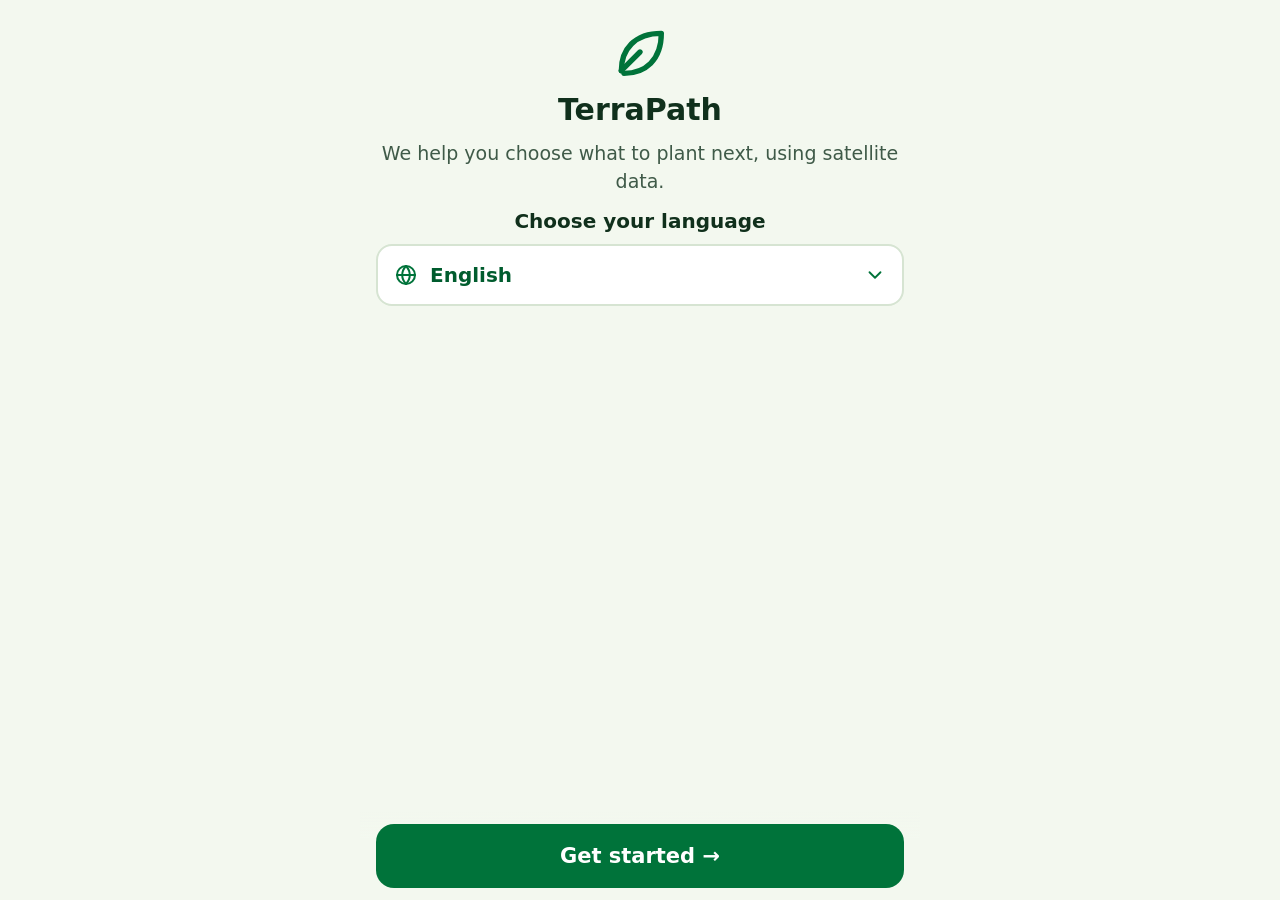
==== index.html @ a13084ff "Publicar la app TerraPath en GitHub Pages" ====
<!doctype html>
<html lang="en">
<head>
  <meta charset="utf-8">
  <meta name="viewport" content="width=device-width, initial-scale=1, viewport-fit=cover">
  <meta name="theme-color" content="#00733A">
  <title>TerraPath</title>
  <link rel="icon" href="icon.svg" type="image/svg+xml">
  <link rel="apple-touch-icon" href="icons/apple-touch-icon.png">
  <meta name="apple-mobile-web-app-capable" content="yes">
  <meta name="mobile-web-app-capable" content="yes">
  <meta name="apple-mobile-web-app-status-bar-style" content="default">
  <meta name="apple-mobile-web-app-title" content="TerraPath">
  <meta name="description" content="We help you choose what to plant next, using satellite data.">
  <link rel="manifest" href="manifest.webmanifest">
  <link rel="stylesheet" href="vendor/leaflet/leaflet.css">
  <link rel="stylesheet" href="styles.css">
</head>
<body>
  <main id="app" aria-live="polite"></main>
  <noscript><p style="padding:16px">TerraPath needs JavaScript turned on.</p></noscript>
  <script src="data/app_data.js"></script>
  <script src="i18n.js"></script>
  <script src="vendor/leaflet/leaflet.js"></script>
  <script src="app.js"></script>
</body>
</html>
---- vendor/leaflet/leaflet.css ----
/* required styles */

.leaflet-pane,
.leaflet-tile,
.leaflet-marker-icon,
.leaflet-marker-shadow,
.leaflet-tile-container,
.leaflet-pane > svg,
.leaflet-pane > canvas,
.leaflet-zoom-box,
.leaflet-image-layer,
.leaflet-layer {
	position: absolute;
	left: 0;
	top: 0;
	}
.leaflet-container {
	overflow: hidden;
	}
.leaflet-tile,
.leaflet-marker-icon,
.leaflet-marker-shadow {
	-webkit-user-select: none;
	   -moz-user-select: none;
	        user-select: none;
	  -webkit-user-drag: none;
	}
/* Prevents IE11 from highlighting tiles in blue */
.leaflet-tile::selection {
	background: transparent;
}
/* Safari renders non-retina tile on retina better with this, but Chrome is worse */
.leaflet-safari .leaflet-tile {
	image-rendering: -webkit-optimize-contrast;
	}
/* hack that prevents hw layers "stretching" when loading new tiles */
.leaflet-safari .leaflet-tile-container {
	width: 1600px;
	height: 1600px;
	-webkit-transform-origin: 0 0;
	}
.leaflet-marker-icon,
.leaflet-marker-shadow {
	display: block;
	}
/* .leaflet-container svg: reset svg max-width decleration shipped in Joomla! (joomla.org) 3.x */
/* .leaflet-container img: map is broken in FF if you have max-width: 100% on tiles */
.leaflet-container .leaflet-overlay-pane svg {
	max-width: none !important;
	max-height: none !important;
	}
.leaflet-container .leaflet-marker-pane img,
.leaflet-container .leaflet-shadow-pane img,
.leaflet-container .leaflet-tile-pane img,
.leaflet-container img.leaflet-image-layer,
.leaflet-container .leaflet-tile {
	max-width: none !important;
	max-height: none !important;
	width: auto;
	padding: 0;
	}

.leaflet-container img.leaflet-tile {
	/* See: https://bugs.chromium.org/p/chromium/issues/detail?id=600120 */
	mix-blend-mode: plus-lighter;
}

.leaflet-container.leaflet-touch-zoom {
	-ms-touch-action: pan-x pan-y;
	touch-action: pan-x pan-y;
	}
.leaflet-container.leaflet-touch-drag {
	-ms-touch-action: pinch-zoom;
	/* Fallback for FF which doesn't support pinch-zoom */
	touch-action: none;
	touch-action: pinch-zoom;
}
.leaflet-container.leaflet-touch-drag.leaflet-touch-zoom {
	-ms-touch-action: none;
	touch-action: none;
}
.leaflet-container {
	-webkit-tap-highlight-color: transparent;
}
.leaflet-container a {
	-webkit-tap-highlight-color: rgba(51, 181, 229, 0.4);
}
.leaflet-tile {
	filter: inherit;
	visibility: hidden;
	}
.leaflet-tile-loaded {
	visibility: inherit;
	}
.leaflet-zoom-box {
	width: 0;
	height: 0;
	-moz-box-sizing: border-box;
	     box-sizing: border-box;
	z-index: 800;
	}
/* workaround for https://bugzilla.mozilla.org/show_bug.cgi?id=888319 */
.leaflet-overlay-pane svg {
	-moz-user-select: none;
	}

.leaflet-pane         { z-index: 400; }

.leaflet-tile-pane    { z-index: 200; }
.leaflet-overlay-pane { z-index: 400; }
.leaflet-shadow-pane  { z-index: 500; }
.leaflet-marker-pane  { z-index: 600; }
.leaflet-tooltip-pane   { z-index: 650; }
.leaflet-popup-pane   { z-index: 700; }

.leaflet-map-pane canvas { z-index: 100; }
.leaflet-map-pane svg    { z-index: 200; }

.leaflet-vml-shape {
	width: 1px;
	height: 1px;
	}
.lvml {
	behavior: url(#default#VML);
	display: inline-block;
	position: absolute;
	}


/* control positioning */

.leaflet-control {
	position: relative;
	z-index: 800;
	pointer-events: visiblePainted; /* IE 9-10 doesn't have auto */
	pointer-events: auto;
	}
.leaflet-top,
.leaflet-bottom {
	position: absolute;
	z-index: 1000;
	pointer-events: none;
	}
.leaflet-top {
	top: 0;
	}
.leaflet-right {
	right: 0;
	}
.leaflet-bottom {
	bottom: 0;
	}
.leaflet-left {
	left: 0;
	}
.leaflet-control {
	float: left;
	clear: both;
	}
.leaflet-right .leaflet-control {
	float: right;
	}
.leaflet-top .leaflet-control {
	margin-top: 10px;
	}
.leaflet-bottom .leaflet-control {
	margin-bottom: 10px;
	}
.leaflet-left .leaflet-control {
	margin-left: 10px;
	}
.leaflet-right .leaflet-control {
	margin-right: 10px;
	}


/* zoom and fade animations */

.leaflet-fade-anim .leaflet-popup {
	opacity: 0;
	-webkit-transition: opacity 0.2s linear;
	   -moz-transition: opacity 0.2s linear;
	        transition: opacity 0.2s linear;
	}
.leaflet-fade-anim .leaflet-map-pane .leaflet-popup {
	opacity: 1;
	}
.leaflet-zoom-animated {
	-webkit-transform-origin: 0 0;
	    -ms-transform-origin: 0 0;
	        transform-origin: 0 0;
	}
svg.leaflet-zoom-animated {
	will-change: transform;
}

.leaflet-zoom-anim .leaflet-zoom-animated {
	-webkit-transition: -webkit-transform 0.25s cubic-bezier(0,0,0.25,1);
	   -moz-transition:    -moz-transform 0.25s cubic-bezier(0,0,0.25,1);
	        transition:         transform 0.25s cubic-bezier(0,0,0.25,1);
	}
.leaflet-zoom-anim .leaflet-tile,
.leaflet-pan-anim .leaflet-tile {
	-webkit-transition: none;
	   -moz-transition: none;
	        transition: none;
	}

.leaflet-zoom-anim .leaflet-zoom-hide {
	visibility: hidden;
	}


/* cursors */

.leaflet-interactive {
	cursor: pointer;
	}
.leaflet-grab {
	cursor: -webkit-grab;
	cursor:    -moz-grab;
	cursor:         grab;
	}
.leaflet-crosshair,
.leaflet-crosshair .leaflet-interactive {
	cursor: crosshair;
	}
.leaflet-popup-pane,
.leaflet-control {
	cursor: auto;
	}
.leaflet-dragging .leaflet-grab,
.leaflet-dragging .leaflet-grab .leaflet-interactive,
.leaflet-dragging .leaflet-marker-draggable {
	cursor: move;
	cursor: -webkit-grabbing;
	cursor:    -moz-grabbing;
	cursor:         grabbing;
	}

/* marker & overlays interactivity */
.leaflet-marker-icon,
.leaflet-marker-shadow,
.leaflet-image-layer,
.leaflet-pane > svg path,
.leaflet-tile-container {
	pointer-events: none;
	}

.leaflet-marker-icon.leaflet-interactive,
.leaflet-image-layer.leaflet-interactive,
.leaflet-pane > svg path.leaflet-interactive,
svg.leaflet-image-layer.leaflet-interactive path {
	pointer-events: visiblePainted; /* IE 9-10 doesn't have auto */
	pointer-events: auto;
	}

/* visual tweaks */

.leaflet-container {
	background: #ddd;
	outline-offset: 1px;
	}
.leaflet-container a {
	color: #0078A8;
	}
.leaflet-zoom-box {
	border: 2px dotted #38f;
	background: rgba(255,255,255,0.5);
	}


/* general typography */
.leaflet-container {
	font-family: "Helvetica Neue", Arial, Helvetica, sans-serif;
	font-size: 12px;
	font-size: 0.75rem;
	line-height: 1.5;
	}


/* general toolbar styles */

.leaflet-bar {
	box-shadow: 0 1px 5px rgba(0,0,0,0.65);
	border-radius: 4px;
	}
.leaflet-bar a {
	background-color: #fff;
	border-bottom: 1px solid #ccc;
	width: 26px;
	height: 26px;
	line-height: 26px;
	display: block;
	text-align: center;
	text-decoration: none;
	color: black;
	}
.leaflet-bar a,
.leaflet-control-layers-toggle {
	background-position: 50% 50%;
	background-repeat: no-repeat;
	display: block;
	}
.leaflet-bar a:hover,
.leaflet-bar a:focus {
	background-color: #f4f4f4;
	}
.leaflet-bar a:first-child {
	border-top-left-radius: 4px;
	border-top-right-radius: 4px;
	}
.leaflet-bar a:last-child {
	border-bottom-left-radius: 4px;
	border-bottom-right-radius: 4px;
	border-bottom: none;
	}
.leaflet-bar a.leaflet-disabled {
	cursor: default;
	background-color: #f4f4f4;
	color: #bbb;
	}

.leaflet-touch .leaflet-bar a {
	width: 30px;
	height: 30px;
	line-height: 30px;
	}
.leaflet-touch .leaflet-bar a:first-child {
	border-top-left-radius: 2px;
	border-top-right-radius: 2px;
	}
.leaflet-touch .leaflet-bar a:last-child {
	border-bottom-left-radius: 2px;
	border-bottom-right-radius: 2px;
	}

/* zoom control */

.leaflet-control-zoom-in,
.leaflet-control-zoom-out {
	font: bold 18px 'Lucida Console', Monaco, monospace;
	text-indent: 1px;
	}

.leaflet-touch .leaflet-control-zoom-in, .leaflet-touch .leaflet-control-zoom-out  {
	font-size: 22px;
	}


/* layers control */

.leaflet-control-layers {
	box-shadow: 0 1px 5px rgba(0,0,0,0.4);
	background: #fff;
	border-radius: 5px;
	}
.leaflet-control-layers-toggle {
	background-image: url(images/layers.png);
	width: 36px;
	height: 36px;
	}
.leaflet-retina .leaflet-control-layers-toggle {
	background-image: url(images/layers-2x.png);
	background-size: 26px 26px;
	}
.leaflet-touch .leaflet-control-layers-toggle {
	width: 44px;
	height: 44px;
	}
.leaflet-control-layers .leaflet-control-layers-list,
.leaflet-control-layers-expanded .leaflet-control-layers-toggle {
	display: none;
	}
.leaflet-control-layers-expanded .leaflet-control-layers-list {
	display: block;
	position: relative;
	}
.leaflet-control-layers-expanded {
	padding: 6px 10px 6px 6px;
	color: #333;
	background: #fff;
	}
.leaflet-control-layers-scrollbar {
	overflow-y: scroll;
	overflow-x: hidden;
	padding-right: 5px;
	}
.leaflet-control-layers-selector {
	margin-top: 2px;
	position: relative;
	top: 1px;
	}
.leaflet-control-layers label {
	display: block;
	font-size: 13px;
	font-size: 1.08333em;
	}
.leaflet-control-layers-separator {
	height: 0;
	border-top: 1px solid #ddd;
	margin: 5px -10px 5px -6px;
	}

/* Default icon URLs */
.leaflet-default-icon-path { /* used only in path-guessing heuristic, see L.Icon.Default */
	background-image: url(images/marker-icon.png);
	}


/* attribution and scale controls */

.leaflet-container .leaflet-control-attribution {
	background: #fff;
	background: rgba(255, 255, 255, 0.8);
	margin: 0;
	}
.leaflet-control-attribution,
.leaflet-control-scale-line {
	padding: 0 5px;
	color: #333;
	line-height: 1.4;
	}
.leaflet-control-attribution a {
	text-decoration: none;
	}
.leaflet-control-attribution a:hover,
.leaflet-control-attribution a:focus {
	text-decoration: underline;
	}
.leaflet-attribution-flag {
	display: inline !important;
	vertical-align: baseline !important;
	width: 1em;
	height: 0.6669em;
	}
.leaflet-left .leaflet-control-scale {
	margin-left: 5px;
	}
.leaflet-bottom .leaflet-control-scale {
	margin-bottom: 5px;
	}
.leaflet-control-scale-line {
	border: 2px solid #777;
	border-top: none;
	line-height: 1.1;
	padding: 2px 5px 1px;
	white-space: nowrap;
	-moz-box-sizing: border-box;
	     box-sizing: border-box;
	background: rgba(255, 255, 255, 0.8);
	text-shadow: 1px 1px #fff;
	}
.leaflet-control-scale-line:not(:first-child) {
	border-top: 2px solid #777;
	border-bottom: none;
	margin-top: -2px;
	}
.leaflet-control-scale-line:not(:first-child):not(:last-child) {
	border-bottom: 2px solid #777;
	}

.leaflet-touch .leaflet-control-attribution,
.leaflet-touch .leaflet-control-layers,
.leaflet-touch .leaflet-bar {
	box-shadow: none;
	}
.leaflet-touch .leaflet-control-layers,
.leaflet-touch .leaflet-bar {
	border: 2px solid rgba(0,0,0,0.2);
	background-clip: padding-box;
	}


/* popup */

.leaflet-popup {
	position: absolute;
	text-align: center;
	margin-bottom: 20px;
	}
.leaflet-popup-content-wrapper {
	padding: 1px;
	text-align: left;
	border-radius: 12px;
	}
.leaflet-popup-content {
	margin: 13px 24px 13px 20px;
	line-height: 1.3;
	font-size: 13px;
	font-size: 1.08333em;
	min-height: 1px;
	}
.leaflet-popup-content p {
	margin: 17px 0;
	margin: 1.3em 0;
	}
.leaflet-popup-tip-container {
	width: 40px;
	height: 20px;
	position: absolute;
	left: 50%;
	margin-top: -1px;
	margin-left: -20px;
	overflow: hidden;
	pointer-events: none;
	}
.leaflet-popup-tip {
	width: 17px;
	height: 17px;
	padding: 1px;

	margin: -10px auto 0;
	pointer-events: auto;

	-webkit-transform: rotate(45deg);
	   -moz-transform: rotate(45deg);
	    -ms-transform: rotate(45deg);
	        transform: rotate(45deg);
	}
.leaflet-popup-content-wrapper,
.leaflet-popup-tip {
	background: white;
	color: #333;
	box-shadow: 0 3px 14px rgba(0,0,0,0.4);
	}
.leaflet-container a.leaflet-popup-close-button {
	position: absolute;
	top: 0;
	right: 0;
	border: none;
	text-align: center;
	width: 24px;
	height: 24px;
	font: 16px/24px Tahoma, Verdana, sans-serif;
	color: #757575;
	text-decoration: none;
	background: transparent;
	}
.leaflet-container a.leaflet-popup-close-button:hover,
.leaflet-container a.leaflet-popup-close-button:focus {
	color: #585858;
	}
.leaflet-popup-scrolled {
	overflow: auto;
	}

.leaflet-oldie .leaflet-popup-content-wrapper {
	-ms-zoom: 1;
	}
.leaflet-oldie .leaflet-popup-tip {
	width: 24px;
	margin: 0 auto;

	-ms-filter: "progid:DXImageTransform.Microsoft.Matrix(M11=0.70710678, M12=0.70710678, M21=-0.70710678, M22=0.70710678)";
	filter: progid:DXImageTransform.Microsoft.Matrix(M11=0.70710678, M12=0.70710678, M21=-0.70710678, M22=0.70710678);
	}

.leaflet-oldie .leaflet-control-zoom,
.leaflet-oldie .leaflet-control-layers,
.leaflet-oldie .leaflet-popup-content-wrapper,
.leaflet-oldie .leaflet-popup-tip {
	border: 1px solid #999;
	}


/* div icon */

.leaflet-div-icon {
	background: #fff;
	border: 1px solid #666;
	}


/* Tooltip */
/* Base styles for the element that has a tooltip */
.leaflet-tooltip {
	position: absolute;
	padding: 6px;
	background-color: #fff;
	border: 1px solid #fff;
	border-radius: 3px;
	color: #222;
	white-space: nowrap;
	-webkit-user-select: none;
	-moz-user-select: none;
	-ms-user-select: none;
	user-select: none;
	pointer-events: none;
	box-shadow: 0 1px 3px rgba(0,0,0,0.4);
	}
.leaflet-tooltip.leaflet-interactive {
	cursor: pointer;
	pointer-events: auto;
	}
.leaflet-tooltip-top:before,
.leaflet-tooltip-bottom:before,
.leaflet-tooltip-left:before,
.leaflet-tooltip-right:before {
	position: absolute;
	pointer-events: none;
	border: 6px solid transparent;
	background: transparent;
	content: "";
	}

/* Directions */

.leaflet-tooltip-bottom {
	margin-top: 6px;
}
.leaflet-tooltip-top {
	margin-top: -6px;
}
.leaflet-tooltip-bottom:before,
.leaflet-tooltip-top:before {
	left: 50%;
	margin-left: -6px;
	}
.leaflet-tooltip-top:before {
	bottom: 0;
	margin-bottom: -12px;
	border-top-color: #fff;
	}
.leaflet-tooltip-bottom:before {
	top: 0;
	margin-top: -12px;
	margin-left: -6px;
	border-bottom-color: #fff;
	}
.leaflet-tooltip-left {
	margin-left: -6px;
}
.leaflet-tooltip-right {
	margin-left: 6px;
}
.leaflet-tooltip-left:before,
.leaflet-tooltip-right:before {
	top: 50%;
	margin-top: -6px;
	}
.leaflet-tooltip-left:before {
	right: 0;
	margin-right: -12px;
	border-left-color: #fff;
	}
.leaflet-tooltip-right:before {
	left: 0;
	margin-left: -12px;
	border-right-color: #fff;
	}

/* Printing */

@media print {
	/* Prevent printers from removing background-images of controls. */
	.leaflet-control {
		-webkit-print-color-adjust: exact;
		print-color-adjust: exact;
		}
	}
---- styles.css ----
/* Terrapath: paleta del prototipo.
   Verde = la app · azul = helada · ocre = sed · amarillo = advertencia. Sin rojo. */
:root {
  --bg: #F3F8EF;
  --card: #FFFFFF;
  --brand: #00733A;
  --brand-press: #005C2E;
  --ink: #10301C;
  --ink-soft: #3F5A48;
  --line: #D6E4D2;
  --route-water: #1E8F6A;
  --route-soil: #21A159;
  --route-harvest: #C5DD73;
  --route-harvest-ink: #5E6E1F;   /* trazo legible para la ruta lima sobre blanco */
  --frost-0: #E1EEF5;
  --frost-1: #B9D5E6;
  --frost-2: #86B3CF;
  --frost-3: #5591B4;
  --frost-4: #2F6F95;
  --warn: #F3F5C8;
  --warn-line: #D9DC8A;
  --thirst: #B9A46A;
  --radius: 18px;
  --tap: 56px;
  --gutter: 16px;
}

* { box-sizing: border-box; }
html { -webkit-text-size-adjust: 100%; }
body {
  margin: 0;
  background: var(--bg);
  color: var(--ink);
  font: 400 19px/1.45 system-ui, -apple-system, "Segoe UI", Roboto, "Noto Sans", sans-serif;
}
main { max-width: 560px; margin: 0 auto; padding: 12px var(--gutter) 200px; }
h1 { font-size: 30px; line-height: 1.2; margin: 8px 0 12px; }
h2 { font-size: 25px; line-height: 1.25; margin: 4px 0 14px; }
h3 { font-size: 20px; margin: 0 0 8px; }
p { margin: 0 0 12px; }
.soft { color: var(--ink-soft); }
.small { font-size: 16px; }
[hidden] { display: none !important; }

/* Progreso: tres puntitos */
.dots { display: flex; gap: 10px; justify-content: center; padding: 10px 0 6px; }
.dots span { width: 12px; height: 12px; border-radius: 50%; background: var(--line); }
.dots span.on { background: var(--brand); }
.dots-label { text-align: center; font-size: 16px; color: var(--ink-soft); margin-bottom: 8px; }

/* Botones */
button { font: inherit; color: inherit; }
.btn-main {
  position: fixed; left: 0; right: 0; bottom: 0;
  margin: 0 auto; max-width: 560px;
  padding: 12px var(--gutter) calc(12px + env(safe-area-inset-bottom));
  background: linear-gradient(to top, var(--bg) 70%, transparent);
}
.btn-main button, .btn-big {
  width: 100%; min-height: 64px; border: 0; border-radius: var(--radius);
  background: var(--brand); color: #fff; font-size: 21px; font-weight: 700; cursor: pointer;
}
.btn-main button:active, .btn-big:active { background: var(--brand-press); }
.btn-main button:disabled { opacity: .45; }
.btn-line {
  width: 100%; min-height: var(--tap); border: 2px solid var(--brand); border-radius: var(--radius);
  background: var(--card); color: var(--brand); font-weight: 700; cursor: pointer; padding: 10px 16px;
}
.back {
  min-height: 48px; border: 0; background: none; color: var(--brand); font-weight: 600;
  padding: 0 4px; cursor: pointer;
}
.row-actions { display: flex; gap: 10px; margin-top: 12px; }

/* Tarjetas y opciones */
.card {
  background: var(--card); border-radius: var(--radius); padding: 16px;
  border: 1px solid var(--line); margin-bottom: 14px;
}
.option {
  display: flex; align-items: center; gap: 14px; width: 100%; min-height: 64px;
  background: var(--card); border: 2px solid var(--line); border-radius: var(--radius);
  padding: 12px 16px; margin-bottom: 10px; text-align: left; cursor: pointer;
}
.option[aria-pressed="true"] { border-color: var(--brand); box-shadow: 0 0 0 2px var(--brand) inset; }
.option .ico { font-size: 28px; line-height: 1; }
.option .txt strong { display: block; font-size: 20px; }
.option .txt span { font-size: 16px; color: var(--ink-soft); }

/* Inicio */
.hero { text-align: center; padding-top: 8px; }
.logo { display: flex; justify-content: center; }
/* Idioma: lista desplegable nativa con globo y flecha */
.lang-select {
  position: relative; display: flex; align-items: center; margin: 8px 0 18px; text-align: left;
  min-height: 62px; border: 2px solid var(--line); border-radius: 16px; background: var(--card);
}
.lang-select:focus-within { border-color: var(--brand); }
.lang-select > .i { position: absolute; pointer-events: none; }
.lang-select > .i:first-child { left: 16px; }
.lang-select > .i:last-child { right: 16px; }
.lang-select select {
  -webkit-appearance: none; appearance: none; width: 100%; min-height: 58px; border: 0; background: transparent;
  padding: 0 48px 0 52px; font: inherit; font-size: 20px; font-weight: 800; color: var(--brand-press); cursor: pointer;
}
.lang-select select:focus { outline: none; }

/* Avisos */
.warn {
  background: var(--warn); border: 1px solid var(--warn-line); border-radius: var(--radius);
  padding: 14px 16px; margin: 12px 0; font-size: 17px;
}
.warn strong { display: block; margin-bottom: 4px; }

/* Cultivos (chips) */
.chips { display: flex; gap: 8px; overflow-x: auto; padding: 4px 0 10px; scrollbar-width: thin; }
.chip {
  flex: 0 0 auto; min-height: 52px; padding: 8px 14px; border-radius: 999px; cursor: pointer;
  border: 2px solid var(--line); background: var(--card); font-weight: 600; white-space: nowrap;
}
.chip[aria-pressed="true"] { border-color: var(--brand); background: #E6F2E6; }

/* Rutas */
.route { position: relative; padding-top: 22px; border-left: 8px solid var(--brand); cursor: pointer; }
.route .tag {
  position: absolute; top: -12px; right: 14px; background: var(--brand); color: #fff;
  font-weight: 700; font-size: 16px; padding: 4px 12px; border-radius: 999px;
}
.route .kind { font-size: 16px; color: var(--ink-soft); margin-bottom: 6px; }
.seq { display: flex; align-items: center; flex-wrap: nowrap; gap: 4px; margin: 4px 0 12px; }
.crop { display: inline-flex; flex-direction: column; align-items: center; flex: 1 1 0; min-width: 0; text-align: center; }
.crop .em { font-size: 34px; line-height: 1.1; }
.crop .nm { font-size: 16px; font-weight: 600; overflow-wrap: anywhere; }
.arrow { color: var(--ink-soft); font-size: 20px; }
.needs { font-size: 16px; color: var(--ink); background: var(--warn); border-radius: 10px; padding: 4px 10px; margin: 0 0 6px; display: inline-block; }
.see { margin-top: 8px; color: var(--brand); font-weight: 700; }

/* Gráficos */
.chart { width: 100%; height: auto; display: block; }
.legend { display: flex; flex-wrap: wrap; gap: 12px; font-size: 16px; margin: 6px 0 4px; }
.legend span { display: inline-flex; align-items: center; gap: 6px; }
.legend i { width: 14px; height: 14px; border-radius: 4px; display: inline-block; }
.reasons { padding-left: 0; list-style: none; margin: 0; }
.reasons li { display: flex; gap: 12px; padding: 10px 0; border-bottom: 1px solid var(--line); }
.reasons li:last-child { border-bottom: 0; }
.reasons .ico { font-size: 24px; }

/* Calendario */
.cal { display: grid; grid-template-columns: repeat(6, 1fr); gap: 6px; }
.cal div {
  min-height: 56px; border-radius: 12px; background: var(--card); border: 1px solid var(--line);
  display: flex; flex-direction: column; align-items: center; justify-content: center; font-size: 16px; font-weight: 600;
}
.cal div.grow { border: 3px solid var(--brand); }
.cal div.sow { background: #E6F2E6; }
.cal div small { font-weight: 400; font-size: 14px; color: var(--ink-soft); display: inline-flex; align-items: center; gap: 2px; }
.facts { list-style: none; padding: 0; margin: 12px 0; }
.facts li { display: flex; gap: 10px; padding: 8px 0; align-items: flex-start; }

.sources { font-size: 16px; color: var(--ink-soft); word-break: break-all; }
details summary { min-height: 48px; display: flex; align-items: center; cursor: pointer; font-weight: 600; color: var(--brand); }

@media (min-width: 600px) { .cal { grid-template-columns: repeat(12, 1fr); } }

/* Íconos vectoriales */
.i { flex: 0 0 auto; vertical-align: -4px; }
h3 .i, h4 .i, .warn strong .i { margin-right: 4px; }
.btn-line { display: inline-flex; align-items: center; justify-content: center; gap: 8px; }
.unk { display: inline-flex; align-items: center; gap: 4px; color: #8A9A8F; font-weight: 700; }

/* Barras horizontales con su número */
.hbar { display: grid; grid-template-columns: 8.5em 1fr 3.2em; align-items: center; gap: 8px; margin: 6px 0; font-size: 17px; }
.hbar.sm { font-size: 16px; grid-template-columns: 9.8em 1fr minmax(2.4em, auto); }
.hbar .lbl { display: inline-flex; align-items: center; gap: 6px; min-width: 0; }
.track { height: 16px; border-radius: 8px; background: #EEF4EC; overflow: hidden; display: block; }
.track i { display: block; height: 100%; border-radius: 8px; }
.num { text-align: right; font-weight: 700; font-variant-numeric: tabular-nums; }
.hbar .unk { justify-content: flex-end; }
.group { margin: 12px 0 4px; }
.group h4 { margin: 0 0 4px; font-size: 18px; display: flex; align-items: center; gap: 4px; }
.needs { font-size: 16px; color: var(--ink); background: var(--warn); border-radius: 10px; padding: 4px 10px; margin: 6px 0; display: inline-flex; gap: 6px; align-items: center; }
.water-crop { margin: 12px 0; }
.fact { display: flex; gap: 8px; align-items: flex-start; }

/* Mapa */
.map { height: 280px; border-radius: var(--radius); border: 1px solid var(--line); margin: 6px 0 12px; overflow: hidden; }
.leaflet-container { font: inherit; background: #E6EFE3; }
.leaflet-tile-pane { filter: grayscale(1) contrast(1.05); }  /* las teselas OSM traen carreteras rojas: sin rojo en pantalla */
.leaflet-control-zoom a { width: 48px !important; height: 48px !important; line-height: 46px !important; font-size: 28px !important; color: var(--ink) !important; }
.leaflet-control-attribution { font-size: 12px; }
.pin-icon { background: none; border: 0; }
.confirm .btn-big { margin-top: 4px; }

/* Mi chacra */
.tabs { display: grid; grid-template-columns: repeat(3, 1fr); gap: 6px; margin: 4px 0 14px; }
.tabs button { min-height: 52px; border-radius: 14px; border: 2px solid var(--line); background: var(--card); font-weight: 700; cursor: pointer; padding: 4px; }
.tabs button[aria-selected="true"] { border-color: var(--brand); background: #E6F2E6; color: var(--brand); }
.stat { display: grid; grid-template-columns: 30px 1fr auto; align-items: center; gap: 8px; padding: 8px 0; font-size: 18px; }
.stat b { font-size: 22px; }
.window { display: flex; gap: 8px; align-items: center; background: #E6F2E6; border: 1px solid var(--brand); border-radius: 14px; padding: 10px 14px; margin-bottom: 10px; font-weight: 600; }
.days { display: flex; flex-direction: column; gap: 2px; }
.day { display: grid; grid-template-columns: 2em 1fr 4.6em; grid-template-areas: "dn track num" ". fr fr"; align-items: center; column-gap: 8px; font-size: 16px; padding: 3px 4px; border-radius: 8px; }
.day .dn { grid-area: dn; font-weight: 700; text-align: right; }
.day .track { grid-area: track; height: 12px; }
.day .num, .day > .unk { grid-area: num; }
.day .fr { grid-area: fr; display: inline-flex; gap: 4px; align-items: center; color: var(--frost-4); font-size: 16px; }
.day .fr:empty { display: none; }
.day.now { background: #E6F2E6; }
.timeline { list-style: none; margin: 0; padding: 0; }
.timeline .step { display: grid; grid-template-columns: 22px 1fr; gap: 10px; padding-bottom: 14px; position: relative; }
.timeline .step:not(:last-child)::before { content: ""; position: absolute; left: 10px; top: 22px; bottom: 0; width: 2px; background: var(--line); }
.node { width: 22px; height: 22px; border-radius: 50%; border: 3px solid var(--brand); background: var(--card); margin-top: 2px; }
.step.grow .node, .step.sown .node { background: var(--route-harvest); }
.step.done .node { background: var(--brand); }
.step-head { display: flex; flex-wrap: wrap; gap: 6px 10px; align-items: center; }
.pill { font-size: 16px; padding: 2px 10px; border-radius: 999px; border: 1px solid var(--line); background: var(--card); }
.pill.grow, .pill.sown { background: #EEF6D3; border-color: var(--warn-line); }
.pill.done { background: #E6F2E6; border-color: var(--brand); }
.marks { list-style: none; padding: 0; margin: 6px 0 0; }
.marks li { display: flex; gap: 6px; align-items: center; font-size: 16px; padding: 2px 0; }


/* Barra de pestañas (abajo) */
.tabbar {
  position: fixed; left: 0; right: 0; bottom: 0; z-index: 1000; margin: 0 auto; max-width: 560px;
  display: grid; grid-template-columns: repeat(4, 1fr); background: var(--card); border-top: 1px solid var(--line);
  padding-bottom: env(safe-area-inset-bottom);
}
.tabbar button {
  min-height: 64px; border: 0; background: none; cursor: pointer; display: flex; flex-direction: column;
  align-items: center; justify-content: center; gap: 2px; font-size: 16px; font-weight: 600; color: var(--ink-soft);
}
.tabbar button[aria-current="page"] { color: var(--brand); box-shadow: inset 0 3px 0 var(--brand); }
body.has-nav main { padding-bottom: 240px; }
body.has-nav .btn-main { bottom: calc(64px + env(safe-area-inset-bottom)); }

/* Acceso */
.tabs.two { grid-template-columns: 1fr 1fr; }
.field { display: block; margin: 0 0 14px; }
.field span { display: block; font-weight: 600; margin-bottom: 6px; }
.field input {
  width: 100%; min-height: 56px; border: 2px solid var(--line); border-radius: 14px; padding: 10px 14px;
  font: inherit; color: var(--ink); background: var(--card);
}
.field input:focus { outline: none; border-color: var(--brand); }
.auth-msg { color: var(--ink); min-height: 1em; font-weight: 600; }
.auth-msg:empty { display: none; }

/* Inicio */
.now-crop { display: flex; gap: 14px; align-items: center; }
.now-crop .em { font-size: 44px; line-height: 1; }
.now-crop strong { font-size: 21px; }


/* Lo que ya siembras */
.route.mine { border-left-color: #A9B8AD; cursor: default; }
.notes { list-style: none; padding: 0; margin: 10px 0 0; }
.notes li { display: flex; gap: 8px; align-items: flex-start; padding: 6px 0; font-size: 16px; border-top: 1px solid var(--line); }
.common { display: inline-flex; gap: 6px; align-items: center; font-size: 16px; font-weight: 600; color: var(--brand); background: #E6F2E6; border-radius: 999px; padding: 2px 12px; margin: -2px 0 6px; }
h3.section { margin-top: 18px; }

/* Este mes: calendario de lluvia */
.cal-month { display: grid; grid-template-columns: repeat(7, 1fr); gap: 4px; margin: 10px 0 8px; }
.cal-month .wd { text-align: center; font-size: 14px; font-weight: 700; color: var(--ink-soft); padding-bottom: 2px; }
.cd { position: relative; min-height: 50px; border-radius: 10px; border: 1px solid var(--line); display: flex; align-items: flex-end; justify-content: center; padding: 0 2px 5px; color: var(--ink); }
.cd.empty { border: 0; background: none; }
.cd .dn { position: absolute; top: 3px; left: 5px; font-size: 12px; font-weight: 600; opacity: .8; }
.cd .fz { position: absolute; top: 2px; right: 3px; line-height: 0; }
.cd b { font-size: 15px; font-variant-numeric: tabular-nums; }
.cd.dark { color: #FFFFFF; border-color: transparent; }
.cd.now { outline: 3px solid var(--brand); outline-offset: 1px; }
.rain-legend { align-items: center; gap: 4px; }
.rain-legend i { width: 22px; height: 14px; border-radius: 4px; }
.rain-legend .fr-key { margin-left: 10px; color: var(--frost-4); }

/* Botón del asistente (IA): mejora futura, solo abre un aviso de "próximamente" */
.fab-ai {
  position: fixed; z-index: 1001; width: 56px; height: 56px; border-radius: 50%; border: 0; cursor: pointer;
  right: max(16px, calc(50% - 280px + 16px)); bottom: calc(64px + 16px + env(safe-area-inset-bottom));
  background: var(--brand); color: #FFFFFF; font: inherit; font-size: 18px; font-weight: 800;
  box-shadow: 0 6px 16px rgba(16, 48, 28, .25);
}
.fab-ai:active { background: var(--brand-press); }
.sheet-bg { position: fixed; inset: 0; z-index: 1002; background: rgba(16, 48, 28, .35); }
.sheet {
  position: fixed; z-index: 1003; left: 0; right: 0; bottom: 0; margin: 0 auto; max-width: 560px;
  background: var(--card); border-radius: 24px 24px 0 0; padding: 20px var(--gutter) calc(20px + env(safe-area-inset-bottom));
}
.sheet h3 { margin: 0 0 6px; }
.sheet p { margin: 0 0 16px; color: var(--ink-soft); }

/* Mi chacra · Esta semana: día a día */
.wk-days { display: flex; gap: 8px; overflow-x: auto; padding-bottom: 4px; }
.wk-day {
  flex: 0 0 auto; min-width: 72px; border: 1px solid var(--line); border-radius: 14px; padding: 8px;
  display: flex; flex-direction: column; gap: 4px; font-size: 14px;
}
.wk-day strong { font-size: 14px; }
.wk-day span { display: flex; align-items: center; gap: 4px; white-space: nowrap; }
.wk-day .fz { color: #2F6F95; font-weight: 700; }
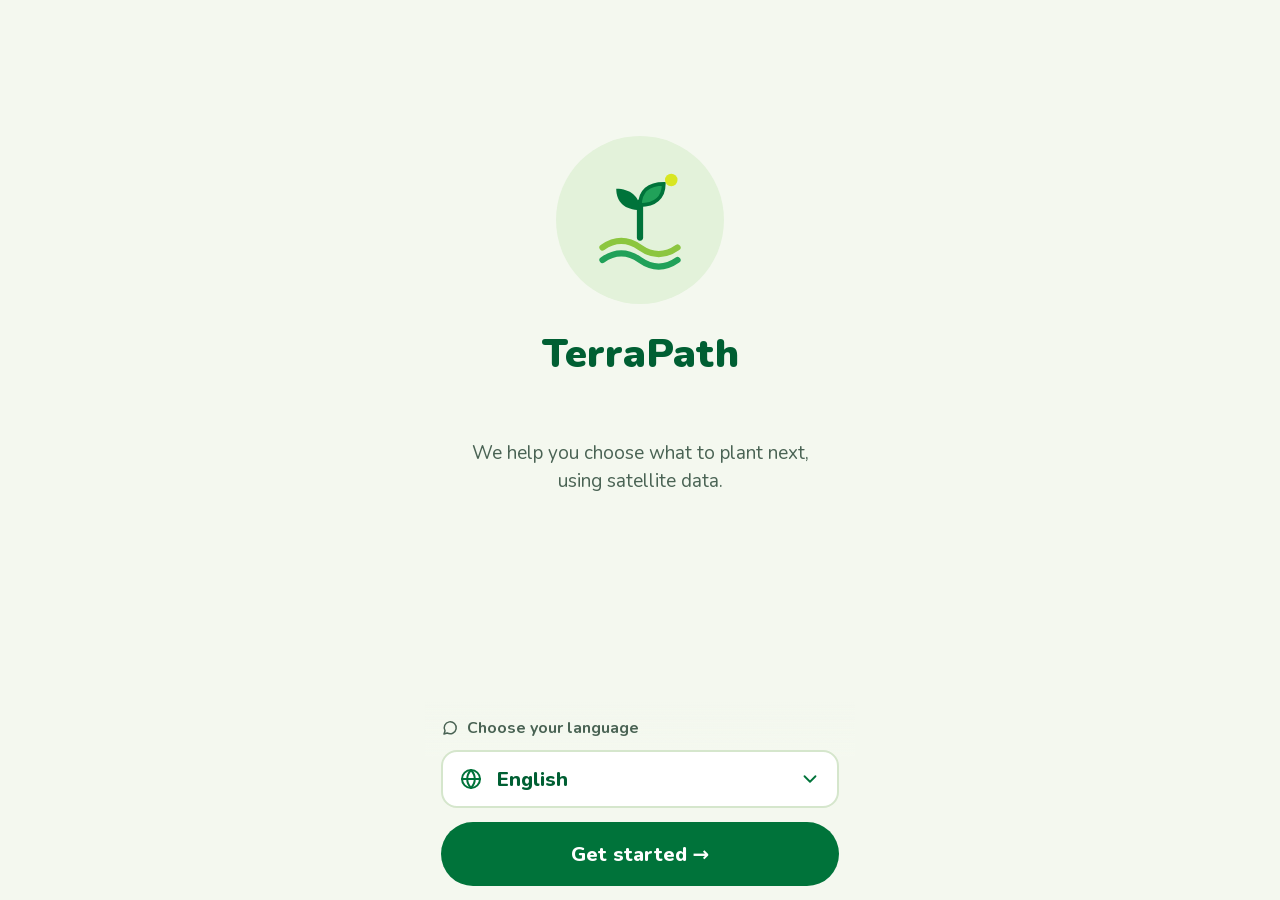
==== commit b23c1935: "Traducciones: portugués, francés, suajili, hindi, chino y árabe (borrador automático)" ====
--- a/index.html
+++ b/index.html
@@ -21,6 +21,7 @@
   <noscript><p style="padding:16px">TerraPath needs JavaScript turned on.</p></noscript>
   <script src="data/app_data.js"></script>
   <script src="i18n.js"></script>
+  <script src="i18n_more.js"></script>
   <script src="vendor/leaflet/leaflet.js"></script>
   <script src="app.js"></script>
 </body>
--- a/styles.css
+++ b/styles.css
@@ -1,300 +1,432 @@
-/* Terrapath: paleta del prototipo.
-   Verde = la app · azul = helada · ocre = sed · amarillo = advertencia. Sin rojo. */
+/* TerraPath: diseño del prototipo de Figma (prototipo/TerraPath — Pantallas de la app).
+   Verde = la app · azul = helada · ocre = lo que pide el cultivo · amarillo = aviso. Sin rojo. */
+@font-face {
+  font-family: 'Nunito'; font-style: normal; font-weight: 400 900; font-display: swap;
+  src: url(vendor/nunito/nunito-latin-ext.woff2) format('woff2');
+  unicode-range: U+0100-02BA, U+02BD-02C5, U+02C7-02CC, U+02CE-02D7, U+02DD-02FF, U+0304, U+0308, U+0329, U+1D00-1DBF, U+1E00-1E9F, U+1EF2-1EFF, U+2020, U+20A0-20AB, U+20AD-20C4, U+2113, U+2C60-2C7F, U+A720-A7FF;
+}
+@font-face {
+  font-family: 'Nunito'; font-style: normal; font-weight: 400 900; font-display: swap;
+  src: url(vendor/nunito/nunito-latin.woff2) format('woff2');
+  unicode-range: U+0000-00FF, U+0131, U+0152-0153, U+02BB-02BC, U+02C6, U+02DA, U+02DC, U+0304, U+0308, U+0329, U+2000-206F, U+20AC, U+2122, U+2191, U+2193, U+2212, U+2215, U+FEFF, U+FFFD;
+}
+
 :root {
-  --bg: #F3F8EF;
+  --bg: #F4F8EF;
   --card: #FFFFFF;
+  --soft: #F7FAF4;
+  --tint: #EDF3E9;
+  --green-50: #E3F2DA;
+  --green-100: #E5F1D9;
+  --line: #D5E6CC;
+  --line-strong: #CFE3C5;
   --brand: #00733A;
-  --brand-press: #005C2E;
+  --brand-press: #005F33;
+  --brand-dark: #005F33;
+  --brand-off: #86BC9E;
   --ink: #10301C;
-  --ink-soft: #3F5A48;
-  --line: #D6E4D2;
+  --ink-2: #173D27;
+  --ink-soft: #4A6354;
   --route-water: #1E8F6A;
   --route-soil: #21A159;
   --route-harvest: #C5DD73;
-  --route-harvest-ink: #5E6E1F;   /* trazo legible para la ruta lima sobre blanco */
-  --frost-0: #E1EEF5;
-  --frost-1: #B9D5E6;
-  --frost-2: #86B3CF;
-  --frost-3: #5591B4;
-  --frost-4: #2F6F95;
+  --route-harvest-ink: #5E6B12;
+  --current: #A5B1AA;
+  --thirst: #B9A46A;
+  --lime: #D8E622;
   --warn: #F3F5C8;
   --warn-line: #D9DC8A;
-  --thirst: #B9A46A;
-  --radius: 18px;
-  --tap: 56px;
+  --pill-grow: #EEF6D3;
+  --frost: #2F6F95;
+  --frost-0: #E1EEF5; --frost-1: #B9D5E6; --frost-2: #86B3CF; --frost-3: #5591B4; --frost-4: #2F6F95;
+  --crop-grain: #F8EFCD;
+  --crop-tuber: #F7EBD2;
+  --radius: 20px;
+  --tap: 54px;
   --gutter: 16px;
-}
-
-* { box-sizing: border-box; }
+  --ease: cubic-bezier(.2, .8, .2, 1);
+}
+
+* { box-sizing: border-box; -webkit-tap-highlight-color: transparent; }
 html { -webkit-text-size-adjust: 100%; }
 body {
-  margin: 0;
-  background: var(--bg);
-  color: var(--ink);
-  font: 400 19px/1.45 system-ui, -apple-system, "Segoe UI", Roboto, "Noto Sans", sans-serif;
-}
-main { max-width: 560px; margin: 0 auto; padding: 12px var(--gutter) 200px; }
-h1 { font-size: 30px; line-height: 1.2; margin: 8px 0 12px; }
-h2 { font-size: 25px; line-height: 1.25; margin: 4px 0 14px; }
-h3 { font-size: 20px; margin: 0 0 8px; }
+  margin: 0; background: var(--bg); color: var(--ink);
+  font: 400 19px/1.45 'Nunito', system-ui, -apple-system, 'Segoe UI', Roboto, sans-serif;
+}
+main { max-width: 430px; margin: 0 auto; padding: 18px var(--gutter) 200px; overflow-x: hidden; }
+h1, h2, h3, h4 { font-weight: 800; color: var(--ink); }
+h1 { font-size: 40px; line-height: 1.1; margin: 0; }
+h2 { font-size: 29px; line-height: 1.22; margin: 10px 0 12px; font-weight: 900; letter-spacing: -.2px; }
+h3 { font-size: 19px; line-height: 1.3; margin: 0 0 10px; }
+h3.sub { font-size: 20px; color: var(--brand-dark); margin: 18px 0 10px; }
 p { margin: 0 0 12px; }
 .soft { color: var(--ink-soft); }
-.small { font-size: 16px; }
+.small { font-size: 15px; }
 [hidden] { display: none !important; }
-
-/* Progreso: tres puntitos */
-.dots { display: flex; gap: 10px; justify-content: center; padding: 10px 0 6px; }
-.dots span { width: 12px; height: 12px; border-radius: 50%; background: var(--line); }
+.i { flex: 0 0 auto; vertical-align: -4px; }
+h3 .i, h4 .i { margin-right: 6px; }
+
+/* ---------- Animaciones ---------- */
+@keyframes enter { from { opacity: 0; transform: translateY(14px); } to { opacity: 1; transform: none; } }
+@keyframes enter-back { from { opacity: 0; transform: translateX(-18px); } to { opacity: 1; transform: none; } }
+@keyframes fade { from { opacity: 0; } to { opacity: 1; } }
+@keyframes grow { from { transform: scaleX(0); } to { transform: scaleX(1); } }
+@keyframes pop { 0% { transform: scale(.6); opacity: 0; } 70% { transform: scale(1.08); opacity: 1; } 100% { transform: scale(1); } }
+@keyframes menu { from { opacity: 0; transform: translateY(8px) scale(.97); } to { opacity: 1; transform: none; } }
+@keyframes sheet { from { transform: translateY(100%); } to { transform: none; } }
+@keyframes float { 0%, 100% { transform: translateY(0); } 50% { transform: translateY(-4px); } }
+
+.view.enter > * { animation: enter .42s var(--ease) both; }
+.view.enter.back > * { animation-name: enter-back; }
+.view.enter > *:nth-child(2) { animation-delay: .04s; }
+.view.enter > *:nth-child(3) { animation-delay: .08s; }
+.view.enter > *:nth-child(4) { animation-delay: .12s; }
+.view.enter > *:nth-child(5) { animation-delay: .16s; }
+.view.enter > *:nth-child(6) { animation-delay: .2s; }
+.view.enter > *:nth-child(7) { animation-delay: .24s; }
+.view.enter > *:nth-child(n+8) { animation-delay: .28s; }
+.view.enter .track i { animation: grow .7s .25s var(--ease) both; transform-origin: left center; }
+.view.enter .tag { animation: pop .45s .35s var(--ease) both; }
+.view.enter .cal-month .cd { animation: fade .4s both; }
+.swap { animation: fade .25s var(--ease) both; }
+
+/* Respuesta al toque: todo lo que se toca se hunde un poco */
+button, .route[role="button"], .option, .place {
+  transition: transform .14s var(--ease), background-color .2s, border-color .2s, box-shadow .2s, color .2s;
+}
+button:active:not(:disabled), .route[role="button"]:active, .option:active { transform: scale(.97); }
+
+@media (prefers-reduced-motion: reduce) {
+  *, *::before, *::after { animation: none !important; transition: none !important; }
+}
+
+/* ---------- Progreso ---------- */
+.dots { display: flex; gap: 10px; justify-content: center; padding: 8px 0 6px; }
+.dots span { width: 30px; height: 8px; border-radius: 4px; background: var(--line-strong); transition: background-color .3s; }
 .dots span.on { background: var(--brand); }
-.dots-label { text-align: center; font-size: 16px; color: var(--ink-soft); margin-bottom: 8px; }
-
-/* Botones */
+.dots-label { text-align: center; font-size: 16px; color: var(--ink-soft); margin-bottom: 4px; }
+
+/* ---------- Botones ---------- */
 button { font: inherit; color: inherit; }
 .btn-main {
-  position: fixed; left: 0; right: 0; bottom: 0;
-  margin: 0 auto; max-width: 560px;
-  padding: 12px var(--gutter) calc(12px + env(safe-area-inset-bottom));
-  background: linear-gradient(to top, var(--bg) 70%, transparent);
-}
-.btn-main button, .btn-big {
-  width: 100%; min-height: 64px; border: 0; border-radius: var(--radius);
-  background: var(--brand); color: #fff; font-size: 21px; font-weight: 700; cursor: pointer;
-}
-.btn-main button:active, .btn-big:active { background: var(--brand-press); }
-.btn-main button:disabled { opacity: .45; }
+  position: fixed; left: 0; right: 0; bottom: 0; z-index: 900; margin: 0 auto; max-width: 430px;
+  padding: 16px var(--gutter) calc(14px + env(safe-area-inset-bottom));
+  background: linear-gradient(to top, var(--bg) 72%, rgba(244, 248, 239, 0));
+}
+.btn-main > button, .btn-big {
+  width: 100%; min-height: 64px; border: 0; border-radius: 999px; cursor: pointer;
+  background: var(--brand); color: #FFFFFF; font-size: 20px; font-weight: 800;
+  display: inline-flex; align-items: center; justify-content: center; gap: 8px;
+}
+.btn-main > button:active, .btn-big:active { background: var(--brand-press); }
+.btn-main > button:disabled { background: var(--brand-off); cursor: default; }
 .btn-line {
-  width: 100%; min-height: var(--tap); border: 2px solid var(--brand); border-radius: var(--radius);
-  background: var(--card); color: var(--brand); font-weight: 700; cursor: pointer; padding: 10px 16px;
+  width: 100%; min-height: var(--tap); border: 2px solid var(--brand); border-radius: 999px; cursor: pointer;
+  background: var(--card); color: var(--brand); font-size: 18px; font-weight: 800; padding: 10px 16px;
+  display: inline-flex; align-items: center; justify-content: center; gap: 8px; margin: 6px 0;
+}
+.btn-list {
+  width: 100%; min-height: var(--tap); border: 2px solid var(--line); border-radius: 16px; cursor: pointer;
+  background: var(--card); color: var(--brand); font-size: 18px; font-weight: 800; padding: 10px 16px;
+  display: inline-flex; align-items: center; justify-content: center; gap: 10px; margin: 0 0 12px;
+}
+.btn-dash {
+  width: 100%; min-height: 56px; border: 2px dashed var(--brand); border-radius: var(--radius); cursor: pointer;
+  background: var(--card); color: var(--brand); font-size: 20px; font-weight: 800;
+  display: inline-flex; align-items: center; justify-content: center; gap: 8px; margin: 12px 0 4px;
 }
 .back {
-  min-height: 48px; border: 0; background: none; color: var(--brand); font-weight: 600;
-  padding: 0 4px; cursor: pointer;
-}
-.row-actions { display: flex; gap: 10px; margin-top: 12px; }
-
-/* Tarjetas y opciones */
+  min-height: 44px; border: 0; background: none; color: var(--brand); font-size: 18px; font-weight: 800;
+  padding: 0 8px; cursor: pointer; margin: 10px 0 4px;
+}
+
+/* ---------- Tarjetas ---------- */
 .card {
   background: var(--card); border-radius: var(--radius); padding: 16px;
   border: 1px solid var(--line); margin-bottom: 14px;
 }
+.card.tint { background: var(--tint); }
+.card.green { background: var(--green-100); }
+
+/* Opciones grandes (paso 3) */
 .option {
-  display: flex; align-items: center; gap: 14px; width: 100%; min-height: 64px;
-  background: var(--card); border: 2px solid var(--line); border-radius: var(--radius);
-  padding: 12px 16px; margin-bottom: 10px; text-align: left; cursor: pointer;
-}
-.option[aria-pressed="true"] { border-color: var(--brand); box-shadow: 0 0 0 2px var(--brand) inset; }
-.option .ico { font-size: 28px; line-height: 1; }
-.option .txt strong { display: block; font-size: 20px; }
-.option .txt span { font-size: 16px; color: var(--ink-soft); }
-
-/* Inicio */
-.hero { text-align: center; padding-top: 8px; }
-.logo { display: flex; justify-content: center; }
-/* Idioma: lista desplegable nativa con globo y flecha */
-.lang-select {
-  position: relative; display: flex; align-items: center; margin: 8px 0 18px; text-align: left;
-  min-height: 62px; border: 2px solid var(--line); border-radius: 16px; background: var(--card);
-}
-.lang-select:focus-within { border-color: var(--brand); }
-.lang-select > .i { position: absolute; pointer-events: none; }
-.lang-select > .i:first-child { left: 16px; }
-.lang-select > .i:last-child { right: 16px; }
-.lang-select select {
-  -webkit-appearance: none; appearance: none; width: 100%; min-height: 58px; border: 0; background: transparent;
-  padding: 0 48px 0 52px; font: inherit; font-size: 20px; font-weight: 800; color: var(--brand-press); cursor: pointer;
-}
-.lang-select select:focus { outline: none; }
-
-/* Avisos */
+  position: relative; display: flex; align-items: center; gap: 14px; width: 100%; min-height: 104px;
+  background: var(--card); border: 1px solid var(--line); border-radius: var(--radius);
+  padding: 16px; margin-bottom: 12px; text-align: left; cursor: pointer;
+}
+.option[aria-pressed="true"] { border: 2px solid var(--brand); background: #F3F8EF; padding: 15px; }
+.option .sq { width: 48px; height: 48px; border-radius: 14px; display: flex; align-items: center; justify-content: center; flex: 0 0 auto; }
+.option .txt strong { display: block; font-size: 20px; font-weight: 800; color: var(--ink); }
+.option .txt span { font-size: 16px; color: var(--ink-soft); line-height: 1.4; }
+.option .ok { position: absolute; top: 12px; right: 12px; animation: pop .35s var(--ease) both; }
+
+/* Lugares con datos (paso 1) */
+.place {
+  display: flex; align-items: center; gap: 14px; width: 100%; min-height: 100px; text-align: left; cursor: pointer;
+  background: var(--card); border: 1px solid var(--line); border-radius: var(--radius); padding: 16px; margin-bottom: 12px;
+}
+.place[aria-pressed="true"] { border: 2px solid var(--brand); background: var(--green-50); padding: 15px; }
+.place .pin { width: 44px; height: 44px; border-radius: 50%; background: var(--green-50); display: flex; align-items: center; justify-content: center; flex: 0 0 auto; }
+.place[aria-pressed="true"] .pin { background: var(--card); }
+.place strong { display: block; font-size: 19px; font-weight: 800; }
+.place span.alt { font-size: 16px; color: var(--ink-soft); line-height: 1.4; }
+
+/* ---------- Bienvenida ---------- */
+.welcome { min-height: calc(100vh - 230px); display: flex; flex-direction: column; align-items: center; text-align: center; padding-top: 8px; }
+.badge-offline {
+  align-self: flex-start; display: inline-flex; align-items: center; gap: 8px; padding: 6px 16px;
+  background: var(--card); border: 1px solid var(--line); border-radius: 999px; color: var(--brand); font-size: 15px; font-weight: 800;
+}
+.welcome .logo-wrap svg { width: 120px; height: 120px; }
+.welcome .logo-wrap { width: 168px; height: 168px; border-radius: 50%; background: var(--green-50); display: flex; align-items: center; justify-content: center; margin: 72px 0 28px; animation: float 4s ease-in-out infinite; }
+.welcome h1 { color: var(--brand-dark); font-weight: 900; }
+.welcome .tagline { font-size: 19px; color: var(--ink-soft); margin: 64px 18px 0; line-height: 1.45; }
+.lang-label { display: flex; align-items: center; gap: 8px; font-size: 16px; font-weight: 700; color: var(--ink-soft); margin: 0 0 10px; }
+
+/* Idioma: lista desplegable propia (se abre hacia arriba) */
+.lang-dd { position: relative; margin-bottom: 14px; }
+.lang-btn {
+  width: 100%; min-height: 58px; display: flex; align-items: center; gap: 14px; padding: 0 16px; cursor: pointer;
+  background: var(--card); border: 2px solid var(--line); border-radius: 16px; text-align: left;
+  font-size: 20px; font-weight: 800; color: var(--brand-dark);
+}
+.lang-btn .nm { flex: 1; }
+.lang-btn .chev { transition: transform .25s var(--ease); }
+.lang-btn[aria-expanded="true"] { border-color: var(--brand); }
+.lang-btn[aria-expanded="true"] .chev { transform: rotate(180deg); }
+.lang-menu {
+  position: absolute; left: 0; right: 0; bottom: calc(100% + 24px); z-index: 950; margin: 0; padding: 8px; list-style: none;
+  background: var(--card); border: 1px solid var(--line); border-radius: var(--radius);
+  box-shadow: 0 8px 24px rgba(16, 48, 28, .12); max-height: 62vh; overflow-y: auto;
+  animation: menu .22s var(--ease) both; transform-origin: bottom center;
+}
+.lang-menu li button {
+  width: 100%; min-height: 44px; display: flex; align-items: center; justify-content: space-between; gap: 8px;
+  padding: 0 16px; border: 0; border-radius: 12px; background: none; cursor: pointer; text-align: left;
+  font-size: 19px; font-weight: 800; color: var(--brand-dark);
+}
+.lang-menu li button[aria-selected="true"] { background: var(--green-50); }
+.lang-menu li button:active { background: var(--green-50); }
+.sheet .lang-menu { position: static; box-shadow: none; border: 0; padding: 0; max-height: 55vh; animation: none; }
+.lang-row { display: grid; grid-template-columns: 1fr 1fr; gap: 12px; margin: 0 0 12px; }
+.lang-row button {
+  min-height: 60px; border-radius: 16px; border: 2px solid var(--line); background: var(--card); cursor: pointer;
+  font-size: 18px; font-weight: 800; color: var(--ink);
+}
+.lang-row button.on { background: var(--green-50); border-color: var(--brand); }
+
+/* ---------- Avisos ---------- */
 .warn {
   background: var(--warn); border: 1px solid var(--warn-line); border-radius: var(--radius);
-  padding: 14px 16px; margin: 12px 0; font-size: 17px;
-}
-.warn strong { display: block; margin-bottom: 4px; }
-
-/* Cultivos (chips) */
-.chips { display: flex; gap: 8px; overflow-x: auto; padding: 4px 0 10px; scrollbar-width: thin; }
+  padding: 16px; margin: 0 0 14px; font-size: 17px; color: var(--ink-2); line-height: 1.5;
+}
+.warn strong { display: flex; align-items: center; gap: 8px; margin-bottom: 4px; font-weight: 800; color: var(--ink); }
+.warn.tech { display: flex; align-items: center; gap: 12px; }
+.warn.tech strong { display: block; margin: 0; font-size: 17px; }
+
+/* ---------- Campos y selectores ---------- */
+.seg { display: grid; grid-template-columns: repeat(var(--n, 2), 1fr); background: var(--green-50); border-radius: 16px; margin: 0 0 14px; }
+.seg button { min-height: 52px !important; }
+.seg.three button { min-height: 66px !important; }
+.seg button {
+  min-height: 52px; border: 2px solid transparent; border-radius: 16px; background: none; cursor: pointer;
+  font-size: 19px; font-weight: 800; color: var(--ink); padding: 4px;
+}
+.seg button[aria-selected="true"] { background: var(--card); border-color: var(--brand); color: var(--brand); }
+.seg.three { --n: 3; }
+.seg.three button { min-height: 64px; }
+.field { display: block; margin: 0 0 22px; }
+.field span { display: block; font-size: 18px; font-weight: 800; margin-bottom: 8px; color: var(--ink); }
+.field input {
+  width: 100%; min-height: 56px; border: 2px solid var(--line); border-radius: 14px; padding: 10px 14px;
+  font: inherit; font-size: 18px; color: var(--ink); background: var(--soft); transition: border-color .2s;
+}
+.field input:focus { outline: none; border-color: var(--brand); }
+.auth-msg { color: var(--ink); min-height: 1em; font-weight: 700; }
+.auth-msg:empty { display: none; }
+.pick { position: relative; display: block; margin: 0 0 14px; }
+.pick select {
+  -webkit-appearance: none; appearance: none; width: 100%; min-height: 64px; cursor: pointer;
+  border: 1px solid #C9DDBF; border-radius: 16px; background: var(--card); padding: 0 48px 0 18px;
+  font: inherit; font-size: 20px; font-weight: 800; color: var(--ink);
+}
+.pick select:focus { outline: none; border-color: var(--brand); box-shadow: 0 0 0 1px var(--brand); }
+.pick .i { position: absolute; right: 18px; top: 50%; transform: translateY(-50%); pointer-events: none; }
+
+/* ---------- Cultivos ---------- */
+.seq { display: flex; align-items: flex-start; gap: 4px; margin: 6px 0 14px; }
+.crop { display: inline-flex; flex-direction: column; align-items: center; flex: 1 1 0; min-width: 0; text-align: center; gap: 6px; }
+.crop .em { width: 50px; height: 50px; border-radius: 50%; display: flex; align-items: center; justify-content: center; line-height: 1; background: var(--green-50); }
+.ci { flex: 0 0 auto; vertical-align: -5px; }
+.crop .em.grain { background: var(--crop-grain); }
+.crop .em.tuber { background: var(--crop-tuber); }
+.crop .nm { font-size: 16px; font-weight: 800; color: var(--ink); overflow-wrap: anywhere; }
+.crop.big .em { width: 60px; height: 60px; }
+.arrow { color: var(--ink); font-size: 18px; margin-top: 16px; }
+.chips { display: flex; gap: 10px; overflow-x: auto; padding: 2px 0 12px; scrollbar-width: none; }
+.chips::-webkit-scrollbar { display: none; }
 .chip {
-  flex: 0 0 auto; min-height: 52px; padding: 8px 14px; border-radius: 999px; cursor: pointer;
-  border: 2px solid var(--line); background: var(--card); font-weight: 600; white-space: nowrap;
-}
-.chip[aria-pressed="true"] { border-color: var(--brand); background: #E6F2E6; }
-
-/* Rutas */
-.route { position: relative; padding-top: 22px; border-left: 8px solid var(--brand); cursor: pointer; }
+  flex: 0 0 auto; min-height: 50px; padding: 8px 18px; border-radius: 999px; cursor: pointer;
+  border: 2px solid var(--line); background: var(--card); font-size: 18px; font-weight: 800; color: var(--ink); white-space: nowrap;
+}
+.chip[aria-pressed="true"] { border-color: var(--brand); background: var(--green-50); }
+
+/* ---------- Rutas ---------- */
+.route { position: relative; border-radius: var(--radius); }
+.route[role="button"] { cursor: pointer; }
+.route.best { border: 2px solid var(--brand); padding: 15px; }
 .route .tag {
-  position: absolute; top: -12px; right: 14px; background: var(--brand); color: #fff;
-  font-weight: 700; font-size: 16px; padding: 4px 12px; border-radius: 999px;
-}
-.route .kind { font-size: 16px; color: var(--ink-soft); margin-bottom: 6px; }
-.seq { display: flex; align-items: center; flex-wrap: nowrap; gap: 4px; margin: 4px 0 12px; }
-.crop { display: inline-flex; flex-direction: column; align-items: center; flex: 1 1 0; min-width: 0; text-align: center; }
-.crop .em { font-size: 34px; line-height: 1.1; }
-.crop .nm { font-size: 16px; font-weight: 600; overflow-wrap: anywhere; }
-.arrow { color: var(--ink-soft); font-size: 20px; }
-.needs { font-size: 16px; color: var(--ink); background: var(--warn); border-radius: 10px; padding: 4px 10px; margin: 0 0 6px; display: inline-block; }
-.see { margin-top: 8px; color: var(--brand); font-weight: 700; }
-
-/* Gráficos */
+  position: absolute; top: -16px; right: 10px; background: var(--lime); color: var(--ink);
+  font-weight: 800; font-size: 15px; padding: 6px 12px; border-radius: 999px;
+}
+.route h3 { font-size: 20px; margin-bottom: 8px; }
+.route .kind { font-size: 16px; color: var(--ink-soft); margin-bottom: 8px; }
+.common { display: inline-flex; gap: 6px; align-items: center; font-size: 15px; font-weight: 800; color: var(--brand); background: var(--green-50); border-radius: 999px; padding: 4px 14px; margin: 0 0 8px; }
+.see { margin-top: 10px; color: var(--brand); font-size: 18px; font-weight: 800; }
+.mine .seq.one { justify-content: center; }
+.notes { list-style: none; padding: 0; margin: 10px 0 0; }
+.notes li { display: flex; gap: 8px; align-items: flex-start; padding: 8px 0 0; margin-top: 8px; font-size: 16px; color: var(--ink-2); border-top: 1px solid var(--line); }
+.needs { font-size: 15px; color: var(--ink); background: var(--warn); border-radius: 10px; padding: 4px 10px; margin: 6px 0; display: inline-flex; gap: 6px; align-items: center; }
+h3.section { margin: 22px 0 10px; font-size: 19px; }
+
+/* Barras horizontales con su número */
+.hbar { display: grid; grid-template-columns: 1fr 105px 3em; align-items: center; gap: 10px; margin: 8px 0; font-size: 16px; color: var(--ink-2); }
+.hbar .lbl { display: inline-flex; align-items: center; gap: 8px; min-width: 0; }
+.hbar .lbl .i { width: 20px; height: 20px; }
+.track { height: 16px; border-radius: 8px; background: var(--green-50); overflow: hidden; display: block; }
+.track i { display: block; height: 100%; border-radius: 8px; min-width: 3px; }
+.num { text-align: right; font-weight: 800; font-size: 15px; color: var(--ink); font-variant-numeric: tabular-nums; white-space: nowrap; }
+.hbar .unk { justify-content: flex-end; }
+.unk { display: inline-flex; align-items: center; gap: 4px; color: #8A9A8F; font-weight: 800; }
+.group { margin: 14px 0 4px; }
+.group h4 { margin: 0 0 6px; font-size: 18px; color: var(--brand-dark); display: flex; align-items: center; gap: 4px; }
+.group .hbar { grid-template-columns: 1fr 110px 3em; font-size: 17px; }
+
+/* ---------- ¿Por qué? ---------- */
+.reasons { padding-left: 0; list-style: none; margin: 0; }
+.reasons li { display: flex; gap: 14px; padding: 12px 0; border-bottom: 1px solid var(--line); font-size: 19px; color: var(--ink-2); }
+.reasons li:first-child { padding-top: 2px; }
+.reasons li:last-child { border-bottom: 0; padding-bottom: 2px; }
+.reasons .ico { line-height: 0; padding-top: 2px; }
 .chart { width: 100%; height: auto; display: block; }
-.legend { display: flex; flex-wrap: wrap; gap: 12px; font-size: 16px; margin: 6px 0 4px; }
+.legend { display: flex; flex-wrap: wrap; gap: 14px; font-size: 16px; margin: 4px 0 8px; color: var(--ink-2); }
 .legend span { display: inline-flex; align-items: center; gap: 6px; }
 .legend i { width: 14px; height: 14px; border-radius: 4px; display: inline-block; }
-.reasons { padding-left: 0; list-style: none; margin: 0; }
-.reasons li { display: flex; gap: 12px; padding: 10px 0; border-bottom: 1px solid var(--line); }
-.reasons li:last-child { border-bottom: 0; }
-.reasons .ico { font-size: 24px; }
-
-/* Calendario */
-.cal { display: grid; grid-template-columns: repeat(6, 1fr); gap: 6px; }
+.water-crop { margin: 10px 0; }
+.water-crop strong { font-size: 18px; font-weight: 800; display: block; margin-bottom: 2px; }
+.water-crop .hbar { grid-template-columns: 1fr 86px 4.4em; font-size: 16px; }
+.fact { display: flex; gap: 8px; align-items: flex-start; font-size: 15px; color: var(--ink-2); margin: 10px 0 0; }
+
+/* ---------- Calendario ---------- */
+.plant-card { background: var(--brand-dark); color: #FFFFFF; border-radius: var(--radius); padding: 20px; margin: 4px 0 16px; }
+.plant-card h2 { color: #FFFFFF; font-size: 26px; margin: 0 0 10px; font-weight: 800; }
+.plant-card p { margin: 0; color: rgba(255, 255, 255, .85); font-size: 17px; }
+.cal { display: grid; grid-template-columns: repeat(3, 1fr); gap: 8px; margin-bottom: 16px; }
 .cal div {
-  min-height: 56px; border-radius: 12px; background: var(--card); border: 1px solid var(--line);
-  display: flex; flex-direction: column; align-items: center; justify-content: center; font-size: 16px; font-weight: 600;
-}
-.cal div.grow { border: 3px solid var(--brand); }
-.cal div.sow { background: #E6F2E6; }
-.cal div small { font-weight: 400; font-size: 14px; color: var(--ink-soft); display: inline-flex; align-items: center; gap: 2px; }
-.facts { list-style: none; padding: 0; margin: 12px 0; }
-.facts li { display: flex; gap: 10px; padding: 8px 0; align-items: flex-start; }
-
-.sources { font-size: 16px; color: var(--ink-soft); word-break: break-all; }
-details summary { min-height: 48px; display: flex; align-items: center; cursor: pointer; font-weight: 600; color: var(--brand); }
-
-@media (min-width: 600px) { .cal { grid-template-columns: repeat(12, 1fr); } }
-
-/* Íconos vectoriales */
-.i { flex: 0 0 auto; vertical-align: -4px; }
-h3 .i, h4 .i, .warn strong .i { margin-right: 4px; }
-.btn-line { display: inline-flex; align-items: center; justify-content: center; gap: 8px; }
-.unk { display: inline-flex; align-items: center; gap: 4px; color: #8A9A8F; font-weight: 700; }
-
-/* Barras horizontales con su número */
-.hbar { display: grid; grid-template-columns: 8.5em 1fr 3.2em; align-items: center; gap: 8px; margin: 6px 0; font-size: 17px; }
-.hbar.sm { font-size: 16px; grid-template-columns: 9.8em 1fr minmax(2.4em, auto); }
-.hbar .lbl { display: inline-flex; align-items: center; gap: 6px; min-width: 0; }
-.track { height: 16px; border-radius: 8px; background: #EEF4EC; overflow: hidden; display: block; }
-.track i { display: block; height: 100%; border-radius: 8px; }
-.num { text-align: right; font-weight: 700; font-variant-numeric: tabular-nums; }
-.hbar .unk { justify-content: flex-end; }
-.group { margin: 12px 0 4px; }
-.group h4 { margin: 0 0 4px; font-size: 18px; display: flex; align-items: center; gap: 4px; }
-.needs { font-size: 16px; color: var(--ink); background: var(--warn); border-radius: 10px; padding: 4px 10px; margin: 6px 0; display: inline-flex; gap: 6px; align-items: center; }
-.water-crop { margin: 12px 0; }
-.fact { display: flex; gap: 8px; align-items: flex-start; }
-
-/* Mapa */
-.map { height: 280px; border-radius: var(--radius); border: 1px solid var(--line); margin: 6px 0 12px; overflow: hidden; }
-.leaflet-container { font: inherit; background: #E6EFE3; }
-.leaflet-tile-pane { filter: grayscale(1) contrast(1.05); }  /* las teselas OSM traen carreteras rojas: sin rojo en pantalla */
-.leaflet-control-zoom a { width: 48px !important; height: 48px !important; line-height: 46px !important; font-size: 28px !important; color: var(--ink) !important; }
-.leaflet-control-attribution { font-size: 12px; }
-.pin-icon { background: none; border: 0; }
-.confirm .btn-big { margin-top: 4px; }
-
-/* Mi chacra */
-.tabs { display: grid; grid-template-columns: repeat(3, 1fr); gap: 6px; margin: 4px 0 14px; }
-.tabs button { min-height: 52px; border-radius: 14px; border: 2px solid var(--line); background: var(--card); font-weight: 700; cursor: pointer; padding: 4px; }
-.tabs button[aria-selected="true"] { border-color: var(--brand); background: #E6F2E6; color: var(--brand); }
-.stat { display: grid; grid-template-columns: 30px 1fr auto; align-items: center; gap: 8px; padding: 8px 0; font-size: 18px; }
-.stat b { font-size: 22px; }
-.window { display: flex; gap: 8px; align-items: center; background: #E6F2E6; border: 1px solid var(--brand); border-radius: 14px; padding: 10px 14px; margin-bottom: 10px; font-weight: 600; }
-.days { display: flex; flex-direction: column; gap: 2px; }
-.day { display: grid; grid-template-columns: 2em 1fr 4.6em; grid-template-areas: "dn track num" ". fr fr"; align-items: center; column-gap: 8px; font-size: 16px; padding: 3px 4px; border-radius: 8px; }
-.day .dn { grid-area: dn; font-weight: 700; text-align: right; }
-.day .track { grid-area: track; height: 12px; }
-.day .num, .day > .unk { grid-area: num; }
-.day .fr { grid-area: fr; display: inline-flex; gap: 4px; align-items: center; color: var(--frost-4); font-size: 16px; }
-.day .fr:empty { display: none; }
-.day.now { background: #E6F2E6; }
+  min-height: 62px; border-radius: 12px; background: var(--card); border: 1px solid #E1E5E3;
+  display: flex; flex-direction: column; align-items: center; justify-content: center; font-size: 17px; font-weight: 800;
+}
+.cal div.grow { border: 2px solid var(--brand); }
+.cal div.sow { background: var(--green-50); }
+.cal div small { font-weight: 400; font-size: 13px; color: var(--ink-soft); display: inline-flex; align-items: center; gap: 2px; }
+.facts { list-style: none; padding: 0; margin: 4px 0 16px; }
+.facts li { display: flex; gap: 10px; padding: 4px 0; align-items: flex-start; font-size: 18px; color: var(--ink-2); }
+.facts li .i { width: 26px; height: 26px; }
+
+/* ---------- Inicio y Mi chacra ---------- */
+.place-line { font-size: 16px; color: var(--ink-soft); margin: 0 0 4px; }
+.now-crop { display: flex; gap: 14px; align-items: center; margin-bottom: 6px; }
+.now-crop .em { font-size: 44px; line-height: 1; }
+.now-crop strong { font-size: 22px; font-weight: 800; }
+.stat { display: grid; grid-template-columns: 30px 1fr auto; align-items: center; gap: 8px; padding: 10px 0; font-size: 18px; color: var(--ink-2); }
+.stat b { font-size: 22px; font-weight: 800; color: var(--ink); }
+.window { display: flex; gap: 8px; align-items: center; background: var(--green-50); border: 1px solid var(--brand); border-radius: 14px; padding: 10px 14px; margin-bottom: 12px; font-weight: 800; }
+.pill { font-size: 15px; font-weight: 600; padding: 2px 12px; border-radius: 999px; border: 1px solid var(--line); background: var(--card); white-space: nowrap; }
+.pill.grow, .pill.sown { background: var(--pill-grow); border-color: var(--warn-line); }
+.pill.done { background: var(--green-50); border-color: var(--brand); }
+.marks { list-style: none; padding: 0; margin: 6px 0 0; }
+.marks li { display: flex; gap: 8px; align-items: center; font-size: 16px; padding: 2px 0; color: var(--ink-2); }
 .timeline { list-style: none; margin: 0; padding: 0; }
-.timeline .step { display: grid; grid-template-columns: 22px 1fr; gap: 10px; padding-bottom: 14px; position: relative; }
-.timeline .step:not(:last-child)::before { content: ""; position: absolute; left: 10px; top: 22px; bottom: 0; width: 2px; background: var(--line); }
+.timeline .step { display: grid; grid-template-columns: 22px 1fr; gap: 12px; padding-bottom: 18px; position: relative; }
+.timeline .step:last-child { padding-bottom: 0; }
+.timeline .step:not(:last-child)::before { content: ""; position: absolute; left: 10px; top: 24px; bottom: 0; width: 2px; background: var(--line-strong); }
 .node { width: 22px; height: 22px; border-radius: 50%; border: 3px solid var(--brand); background: var(--card); margin-top: 2px; }
 .step.grow .node, .step.sown .node { background: var(--route-harvest); }
 .step.done .node { background: var(--brand); }
-.step-head { display: flex; flex-wrap: wrap; gap: 6px 10px; align-items: center; }
-.pill { font-size: 16px; padding: 2px 10px; border-radius: 999px; border: 1px solid var(--line); background: var(--card); }
-.pill.grow, .pill.sown { background: #EEF6D3; border-color: var(--warn-line); }
-.pill.done { background: #E6F2E6; border-color: var(--brand); }
-.marks { list-style: none; padding: 0; margin: 6px 0 0; }
-.marks li { display: flex; gap: 6px; align-items: center; font-size: 16px; padding: 2px 0; }
-
-
-/* Barra de pestañas (abajo) */
-.tabbar {
-  position: fixed; left: 0; right: 0; bottom: 0; z-index: 1000; margin: 0 auto; max-width: 560px;
-  display: grid; grid-template-columns: repeat(4, 1fr); background: var(--card); border-top: 1px solid var(--line);
-  padding-bottom: env(safe-area-inset-bottom);
-}
-.tabbar button {
-  min-height: 64px; border: 0; background: none; cursor: pointer; display: flex; flex-direction: column;
-  align-items: center; justify-content: center; gap: 2px; font-size: 16px; font-weight: 600; color: var(--ink-soft);
-}
-.tabbar button[aria-current="page"] { color: var(--brand); box-shadow: inset 0 3px 0 var(--brand); }
-body.has-nav main { padding-bottom: 240px; }
-body.has-nav .btn-main { bottom: calc(64px + env(safe-area-inset-bottom)); }
-
-/* Acceso */
-.tabs.two { grid-template-columns: 1fr 1fr; }
-.field { display: block; margin: 0 0 14px; }
-.field span { display: block; font-weight: 600; margin-bottom: 6px; }
-.field input {
-  width: 100%; min-height: 56px; border: 2px solid var(--line); border-radius: 14px; padding: 10px 14px;
-  font: inherit; color: var(--ink); background: var(--card);
-}
-.field input:focus { outline: none; border-color: var(--brand); }
-.auth-msg { color: var(--ink); min-height: 1em; font-weight: 600; }
-.auth-msg:empty { display: none; }
-
-/* Inicio */
-.now-crop { display: flex; gap: 14px; align-items: center; }
-.now-crop .em { font-size: 44px; line-height: 1; }
-.now-crop strong { font-size: 21px; }
-
-
-/* Lo que ya siembras */
-.route.mine { border-left-color: #A9B8AD; cursor: default; }
-.notes { list-style: none; padding: 0; margin: 10px 0 0; }
-.notes li { display: flex; gap: 8px; align-items: flex-start; padding: 6px 0; font-size: 16px; border-top: 1px solid var(--line); }
-.common { display: inline-flex; gap: 6px; align-items: center; font-size: 16px; font-weight: 600; color: var(--brand); background: #E6F2E6; border-radius: 999px; padding: 2px 12px; margin: -2px 0 6px; }
-h3.section { margin-top: 18px; }
-
-/* Este mes: calendario de lluvia */
-.cal-month { display: grid; grid-template-columns: repeat(7, 1fr); gap: 4px; margin: 10px 0 8px; }
-.cal-month .wd { text-align: center; font-size: 14px; font-weight: 700; color: var(--ink-soft); padding-bottom: 2px; }
-.cd { position: relative; min-height: 50px; border-radius: 10px; border: 1px solid var(--line); display: flex; align-items: flex-end; justify-content: center; padding: 0 2px 5px; color: var(--ink); }
+.step-head { display: flex; flex-direction: column; align-items: flex-start; gap: 6px; }
+.step-head strong { font-size: 20px; font-weight: 800; }
+.cal-month { display: grid; grid-template-columns: repeat(7, 1fr); gap: 6px; margin: 12px 0 10px; }
+.cal-month .wd { text-align: center; font-size: 15px; font-weight: 800; color: var(--ink-soft); }
+.cd { position: relative; min-height: 48px; border-radius: 8px; border: 1px solid var(--line); display: flex; align-items: flex-end; justify-content: center; padding: 0 2px 5px; color: var(--ink); }
 .cd.empty { border: 0; background: none; }
-.cd .dn { position: absolute; top: 3px; left: 5px; font-size: 12px; font-weight: 600; opacity: .8; }
-.cd .fz { position: absolute; top: 2px; right: 3px; line-height: 0; }
-.cd b { font-size: 15px; font-variant-numeric: tabular-nums; }
+.cd .dn { position: absolute; top: 3px; left: 5px; font-size: 12px; font-weight: 800; opacity: .85; }
+.cd .fz { position: absolute; top: 3px; right: 3px; line-height: 0; }
+.cd b { font-size: 17px; font-weight: 800; font-variant-numeric: tabular-nums; }
 .cd.dark { color: #FFFFFF; border-color: transparent; }
 .cd.now { outline: 3px solid var(--brand); outline-offset: 1px; }
 .rain-legend { align-items: center; gap: 4px; }
 .rain-legend i { width: 22px; height: 14px; border-radius: 4px; }
-.rain-legend .fr-key { margin-left: 10px; color: var(--frost-4); }
-
-/* Botón del asistente (IA): mejora futura, solo abre un aviso de "próximamente" */
+.rain-legend .fr-key { flex-basis: 100%; color: var(--frost); }
+.wk-days { display: flex; gap: 8px; overflow-x: auto; padding-bottom: 4px; scrollbar-width: none; }
+.wk-days::-webkit-scrollbar { display: none; }
+.wk-day { flex: 0 0 auto; min-width: 72px; border: 1px solid var(--line); border-radius: 14px; padding: 8px; display: flex; flex-direction: column; gap: 4px; font-size: 14px; }
+.wk-day strong { font-size: 14px; font-weight: 800; }
+.wk-day span { display: flex; align-items: center; gap: 4px; white-space: nowrap; }
+.wk-day .fz { color: var(--frost); font-weight: 800; }
+
+/* ---------- Mapa ---------- */
+.map { height: 280px; border-radius: 24px; border: 1px solid var(--line); margin: 6px 0 4px; overflow: hidden; background: var(--green-50); }
+.leaflet-container { font: inherit; background: var(--green-50); }
+.leaflet-tile-pane { opacity: .3; filter: grayscale(.7) sepia(.25) hue-rotate(40deg); }  /* sin carreteras rojas, tono del prototipo */
+.leaflet-touch .leaflet-bar { border: 0; box-shadow: none; }
+.leaflet-bar a, .leaflet-touch .leaflet-bar a {
+  width: 48px; height: 48px; line-height: 46px; font-size: 24px; font-weight: 700; color: var(--ink);
+  border: 1px solid var(--line); border-radius: 14px !important; margin-bottom: 4px; background: var(--card);
+}
+.leaflet-control-attribution { font-size: 12px; }
+.pin-icon { background: none; border: 0; }
+.pin-icon svg { animation: pop .4s var(--ease) both; }
+.confirm { animation: enter .3s var(--ease) both; }
+.confirm .btn-big { margin-top: 4px; }
+
+/* ---------- Barra de pestañas ---------- */
+.tabbar {
+  position: fixed; left: 0; right: 0; bottom: 0; z-index: 1000; margin: 0 auto; max-width: 430px;
+  display: grid; grid-template-columns: repeat(4, 1fr); background: var(--card); border-top: 1px solid var(--line);
+  padding-bottom: env(safe-area-inset-bottom);
+}
+.tabbar button {
+  position: relative; min-height: 66px; border: 0; background: none; cursor: pointer; display: flex; flex-direction: column;
+  align-items: center; justify-content: center; gap: 2px; font-size: 15px; font-weight: 700; color: var(--ink-soft);
+}
+.tabbar button::before {
+  content: ""; position: absolute; left: 0; right: 0; top: -1px; height: 3px; background: var(--brand);
+  transform: scaleX(0); transition: transform .3s var(--ease);
+}
+.tabbar button[aria-current="page"] { color: var(--brand); }
+.tabbar button[aria-current="page"]::before { transform: scaleX(1); }
+body.has-nav main { padding-bottom: 240px; }
+body.has-nav .btn-main { bottom: calc(66px + env(safe-area-inset-bottom)); }
+
+/* ---------- Botón del asistente (IA): mejora futura, solo abre un aviso ---------- */
 .fab-ai {
   position: fixed; z-index: 1001; width: 56px; height: 56px; border-radius: 50%; border: 0; cursor: pointer;
-  right: max(16px, calc(50% - 280px + 16px)); bottom: calc(64px + 16px + env(safe-area-inset-bottom));
-  background: var(--brand); color: #FFFFFF; font: inherit; font-size: 18px; font-weight: 800;
-  box-shadow: 0 6px 16px rgba(16, 48, 28, .25);
+  right: max(16px, calc(50% - 215px + 16px)); bottom: calc(66px + 16px + env(safe-area-inset-bottom));
+  background: var(--brand); color: #FFFFFF; display: flex; align-items: center; justify-content: center;
+  box-shadow: 0 6px 16px rgba(16, 48, 28, .25); animation: pop .4s .3s var(--ease) both;
 }
 .fab-ai:active { background: var(--brand-press); }
-.sheet-bg { position: fixed; inset: 0; z-index: 1002; background: rgba(16, 48, 28, .35); }
+.sheet-bg { position: fixed; inset: 0; z-index: 1002; background: rgba(16, 48, 28, .35); animation: fade .2s both; }
 .sheet {
-  position: fixed; z-index: 1003; left: 0; right: 0; bottom: 0; margin: 0 auto; max-width: 560px;
+  position: fixed; z-index: 1003; left: 0; right: 0; bottom: 0; margin: 0 auto; max-width: 430px;
   background: var(--card); border-radius: 24px 24px 0 0; padding: 20px var(--gutter) calc(20px + env(safe-area-inset-bottom));
-}
-.sheet h3 { margin: 0 0 6px; }
+  animation: sheet .32s var(--ease) both;
+}
+.sheet h3 { margin: 0 0 8px; font-size: 20px; }
 .sheet p { margin: 0 0 16px; color: var(--ink-soft); }
 
-/* Mi chacra · Esta semana: día a día */
-.wk-days { display: flex; gap: 8px; overflow-x: auto; padding-bottom: 4px; }
-.wk-day {
-  flex: 0 0 auto; min-width: 72px; border: 1px solid var(--line); border-radius: 14px; padding: 8px;
-  display: flex; flex-direction: column; gap: 4px; font-size: 14px;
-}
-.wk-day strong { font-size: 14px; }
-.wk-day span { display: flex; align-items: center; gap: 4px; white-space: nowrap; }
-.wk-day .fz { color: #2F6F95; font-weight: 700; }
+/* Árabe: se lee de derecha a izquierda, así que las flechas de secuencia y de navegación se voltean */
+[dir="rtl"] .arrow, [dir="rtl"] .flip { display: inline-block; transform: scaleX(-1); }
+[dir="rtl"] .route .tag { right: auto; left: 10px; }
+[dir="rtl"] .option .ok { right: auto; left: 12px; }
+[dir="rtl"] .place, [dir="rtl"] .option, [dir="rtl"] .lang-btn, [dir="rtl"] .lang-menu li button { text-align: right; }
